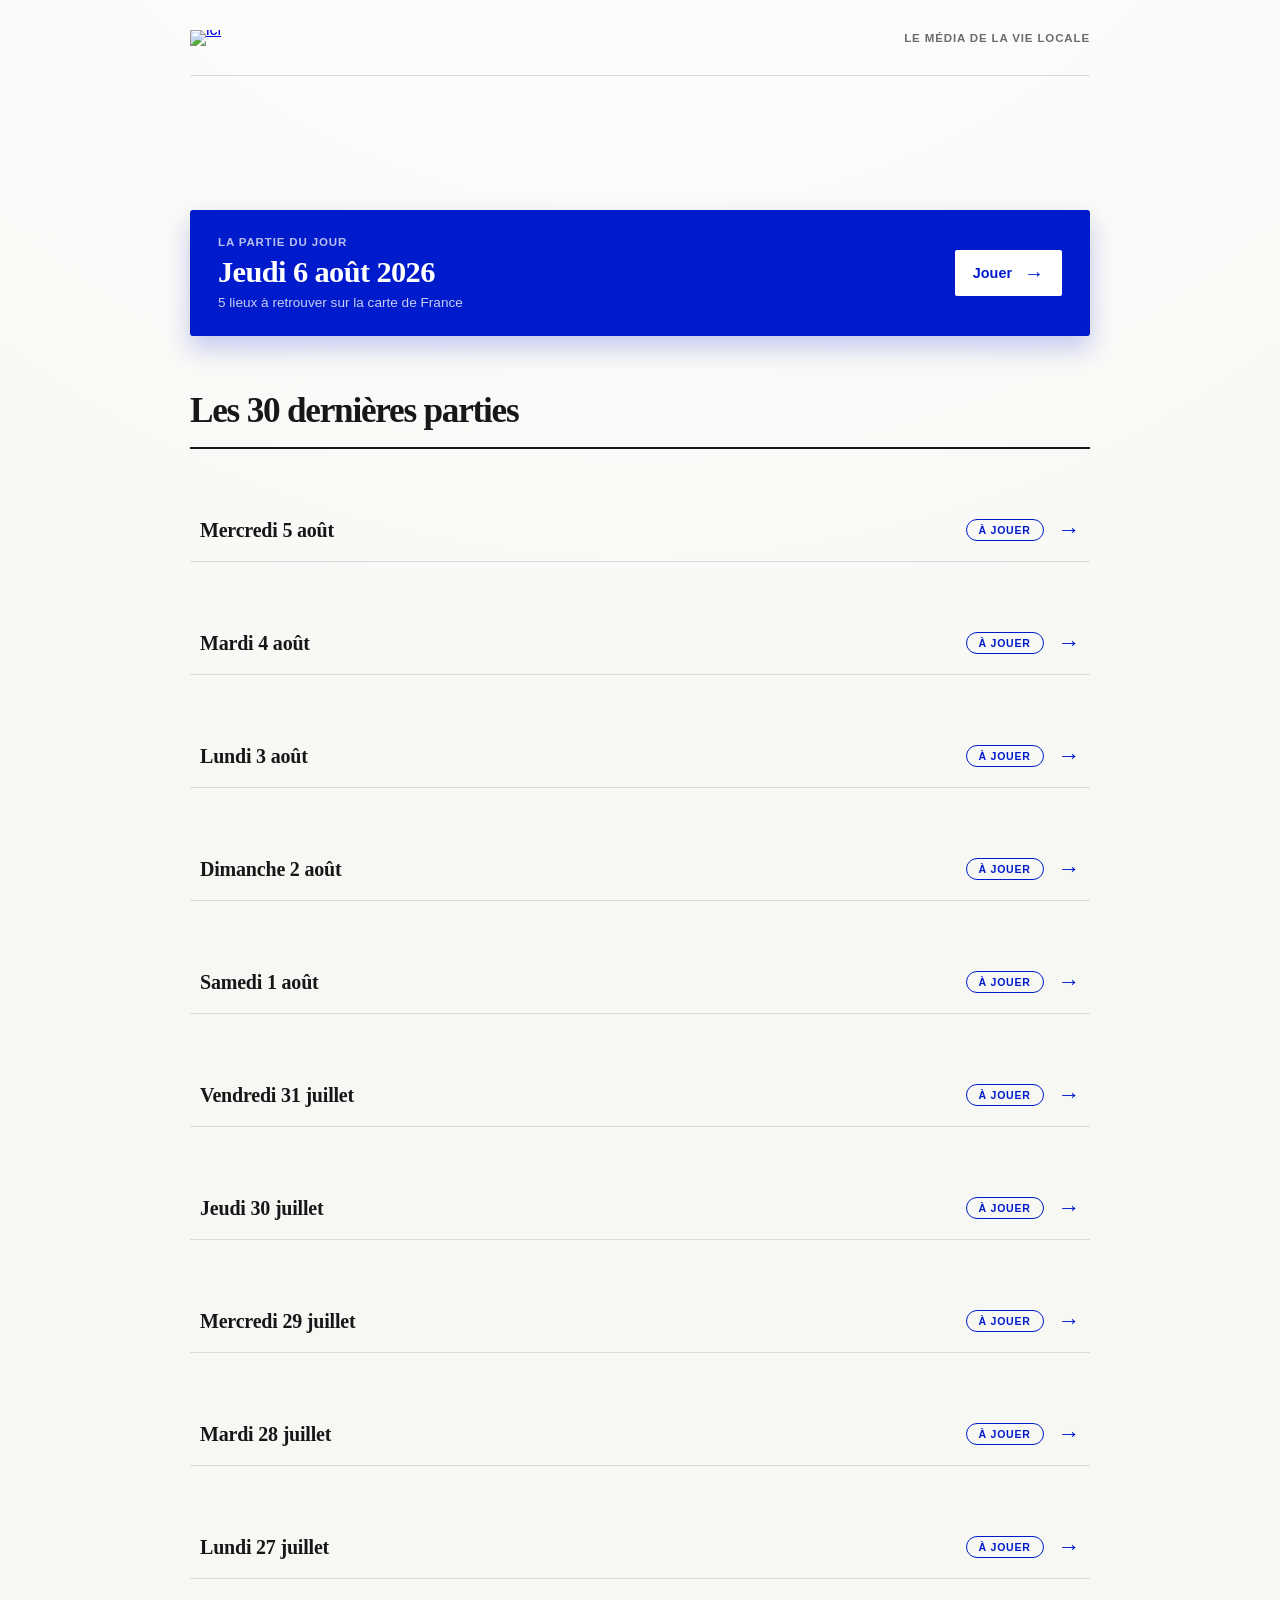
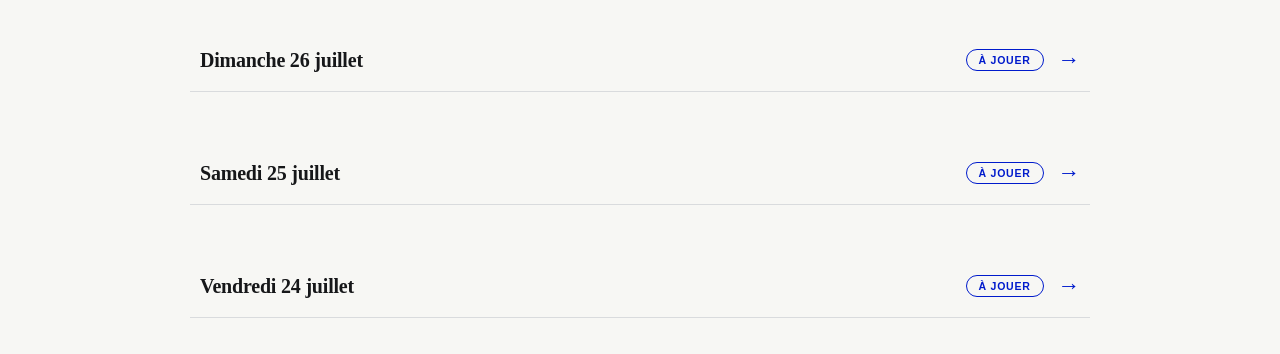
==== archives.html @ ebd6d5d1 "Initialiser le jeu ICI ou là avec le backend de génération quotidienne" ====
<!DOCTYPE html>
<html lang="fr">
<head>
  <meta charset="UTF-8">
  <meta name="viewport" content="width=device-width, initial-scale=1.0">
  <title>Les anciennes parties - ICI ou là</title>
  <link rel="stylesheet" href="style.css">
</head>

<body class="home">
  <div class="page">
    <header class="header">
      <a class="ici-brand" href="ici ou là.html" aria-label="ICI, accueil">
        <img src="https://www.ici.fr/client/immutable/assets/logo-ici-small.DwiLDMIK.svg" alt="ici">
      </a>
      <span class="header-context">Le média de la vie locale</span>
    </header>

    <main class="archives">

      <a class="today-card" href="daily.html" aria-label="Jouer la partie du jour du Jeudi 6 août">
        <div>
          <p class="eyebrow">La partie du jour</p>
          <p class="today-card-title">Jeudi 6 août 2026</p>
          <p class="today-card-meta">5 lieux à retrouver sur la carte de France</p>
        </div>
        <span class="today-card-cta">Jouer<span aria-hidden="true">→</span></span>
      </a>
      <section class="archives-list" aria-labelledby="archives-list-title">
        <h1 id="archives-list-title">Les 30 dernières parties</h1>

        <ol class="games">

          <li class="game">
            <a class="game-link" href="daily.html" aria-label="Rejouer la partie du Mercredi 5 août">
              <span class="game-date">Mercredi 5 août</span>
              <span class="game-right">
                <span class="game-badge" data-date="2026-08-05">À jouer</span>
                <span class="game-go" aria-hidden="true">→</span>
              </span>
            </a>
          </li>

          <li class="game">
            <a class="game-link" href="daily.html" aria-label="Rejouer la partie du Mardi 4 août">
              <span class="game-date">Mardi 4 août</span>
              <span class="game-right">
                <span class="game-badge" data-date="2026-08-04">À jouer</span>
                <span class="game-go" aria-hidden="true">→</span>
              </span>
            </a>
          </li>

          <li class="game">
            <a class="game-link" href="daily.html" aria-label="Rejouer la partie du Lundi 3 août">
              <span class="game-date">Lundi 3 août</span>
              <span class="game-right">
                <span class="game-badge" data-date="2026-08-03">À jouer</span>
                <span class="game-go" aria-hidden="true">→</span>
              </span>
            </a>
          </li>

          <li class="game">
            <a class="game-link" href="daily.html" aria-label="Rejouer la partie du Dimanche 2 août">
              <span class="game-date">Dimanche 2 août</span>
              <span class="game-right">
                <span class="game-badge" data-date="2026-08-02">À jouer</span>
                <span class="game-go" aria-hidden="true">→</span>
              </span>
            </a>
          </li>

          <li class="game">
            <a class="game-link" href="daily.html" aria-label="Rejouer la partie du Samedi 1 août">
              <span class="game-date">Samedi 1 août</span>
              <span class="game-right">
                <span class="game-badge" data-date="2026-08-01">À jouer</span>
                <span class="game-go" aria-hidden="true">→</span>
              </span>
            </a>
          </li>

          <li class="game">
            <a class="game-link" href="daily.html" aria-label="Rejouer la partie du Vendredi 31 juillet">
              <span class="game-date">Vendredi 31 juillet</span>
              <span class="game-right">
                <span class="game-badge" data-date="2026-07-31">À jouer</span>
                <span class="game-go" aria-hidden="true">→</span>
              </span>
            </a>
          </li>

          <li class="game">
            <a class="game-link" href="daily.html" aria-label="Rejouer la partie du Jeudi 30 juillet">
              <span class="game-date">Jeudi 30 juillet</span>
              <span class="game-right">
                <span class="game-badge" data-date="2026-07-30">À jouer</span>
                <span class="game-go" aria-hidden="true">→</span>
              </span>
            </a>
          </li>

          <li class="game">
            <a class="game-link" href="daily.html" aria-label="Rejouer la partie du Mercredi 29 juillet">
              <span class="game-date">Mercredi 29 juillet</span>
              <span class="game-right">
                <span class="game-badge" data-date="2026-07-29">À jouer</span>
                <span class="game-go" aria-hidden="true">→</span>
              </span>
            </a>
          </li>

          <li class="game">
            <a class="game-link" href="daily.html" aria-label="Rejouer la partie du Mardi 28 juillet">
              <span class="game-date">Mardi 28 juillet</span>
              <span class="game-right">
                <span class="game-badge" data-date="2026-07-28">À jouer</span>
                <span class="game-go" aria-hidden="true">→</span>
              </span>
            </a>
          </li>

          <li class="game">
            <a class="game-link" href="daily.html" aria-label="Rejouer la partie du Lundi 27 juillet">
              <span class="game-date">Lundi 27 juillet</span>
              <span class="game-right">
                <span class="game-badge" data-date="2026-07-27">À jouer</span>
                <span class="game-go" aria-hidden="true">→</span>
              </span>
            </a>
          </li>

          <li class="game">
            <a class="game-link" href="daily.html" aria-label="Rejouer la partie du Dimanche 26 juillet">
              <span class="game-date">Dimanche 26 juillet</span>
              <span class="game-right">
                <span class="game-badge" data-date="2026-07-26">À jouer</span>
                <span class="game-go" aria-hidden="true">→</span>
              </span>
            </a>
          </li>

          <li class="game">
            <a class="game-link" href="daily.html" aria-label="Rejouer la partie du Samedi 25 juillet">
              <span class="game-date">Samedi 25 juillet</span>
              <span class="game-right">
                <span class="game-badge" data-date="2026-07-25">À jouer</span>
                <span class="game-go" aria-hidden="true">→</span>
              </span>
            </a>
          </li>

          <li class="game">
            <a class="game-link" href="daily.html" aria-label="Rejouer la partie du Vendredi 24 juillet">
              <span class="game-date">Vendredi 24 juillet</span>
              <span class="game-right">
                <span class="game-badge" data-date="2026-07-24">À jouer</span>
                <span class="game-go" aria-hidden="true">→</span>
              </span>
            </a>
          </li>
        </ol>
      </section>

    </main>

  </div>

  <script>
    const CLEF_PARTIES_JOUÉES = "icioulà-parties-jouées";
    try {
      const jouées = new Set(JSON.parse(localStorage.getItem(CLEF_PARTIES_JOUÉES) || "[]"));
      document.querySelectorAll("[data-date]").forEach(noeud => {
        if (jouées.has(noeud.dataset.date)) {
          noeud.closest(".game").classList.add("game--played");
          noeud.textContent = "Jouée";
        }
      });
    } catch (erreur) {}
  </script>
</body>

</html>
---- style.css ----
:root {
  --ici-blue: #001bcc;
  --ink: #161719;
  --muted: #686b70;
  --paper: #f7f7f4;
  --line: #d9dbdd;
  --success: #2e9c5b;
  font-family: Arial, Helvetica, sans-serif;
  color: var(--ink);
  background: var(--paper);
}

* { box-sizing: border-box; }

html, body { margin: 0; min-height: 100%; }

body {
  min-width: 320px;
  background:
    radial-gradient(circle at 50% -25%, #ffffff 0, var(--paper) 55%),
    var(--paper);
}

.page {
  width: min(100%, 960px);
  min-height: 100vh;
  margin: 0 auto;
  padding: 0 16px 28px;
}

.header {
  display: flex;
  align-items: center;
  justify-content: space-between;
  min-height: 64px;
  border-bottom: 1px solid var(--line);
}

.ici-brand {
  display: block;
  line-height: 0;
}

.ici-brand img {
  display: block;
  width: 82px;
  height: auto;
}

.header-context, .eyebrow, .question-label, .progression {
  font-size: 0.72rem;
  font-weight: 700;
  letter-spacing: 0.075em;
  text-transform: uppercase;
}

.header-context { color: var(--muted); }

.game {
  display: flex;
  flex-direction: column;
  align-items: stretch;
  padding-top: 34px;
}

.game-heading { text-align: center; }

.eyebrow {
  margin: 0 0 8px;
  color: var(--ici-blue);
}

h1, h2 {
  margin: 0;
  font-family: Georgia, "Times New Roman", serif;
  font-weight: 700;
  letter-spacing: -0.035em;
}

h1 { font-size: clamp(2.5rem, 9vw, 4.5rem); line-height: 0.94; }

.game-meta {
  display: flex;
  align-items: center;
  justify-content: space-between;
  gap: 12px;
  margin: 28px 0 12px;
}

.progression { color: var(--ici-blue); }

.instruction { color: var(--muted); font-size: 0.82rem; text-align: right; }

.question-card {
  border-top: 2px solid var(--ink);
  border-bottom: 1px solid var(--line);
  padding: 15px 0 18px;
}

.question-label { margin: 0 0 7px; color: var(--muted); }

.article {
  max-width: 760px;
  font-family: Georgia, "Times New Roman", serif;
  font-size: clamp(1.23rem, 4.6vw, 1.8rem);
  font-weight: 700;
  line-height: 1.17;
  letter-spacing: -0.018em;
}

.article-link {
  margin: 12px 0 0;
  font-size: 0.78rem;
}
.article-link a {
  color: var(--ici-blue);
  text-decoration: none;
  border-bottom: 1px solid rgba(0, 27, 204, 0.35);
  padding-bottom: 1px;
  transition: border-color 150ms ease;
}
.article-link a:hover { border-color: var(--ici-blue); }

#feedback {
  min-height: 44px;
  margin: 14px 0 4px;
  color: var(--muted);
  font-size: 0.9rem;
  line-height: 1.45;
}

#feedback strong { color: var(--ink); }

#next-button {
  align-self: flex-end;
  min-height: 46px;
  margin: 4px 0 14px;
  padding: 0 20px;
  border: 0;
  border-radius: 2px;
  background: var(--ici-blue);
  color: #fff;
  font: inherit;
  font-size: 0.88rem;
  font-weight: 700;
  cursor: pointer;
  transition: background 150ms ease, transform 150ms ease;
}

#next-button:hover { background: #0016a5; transform: translateY(-1px); }
#next-button:focus-visible, .ici-brand:focus-visible, .footer a:focus-visible {
  outline: 3px solid #7d95ff;
  outline-offset: 3px;
}

#map-container {
  width: 100%;
  height: clamp(360px, 55vh, 590px);
  margin: 0;
  border: 1px solid var(--line);
  border-radius: 3px;
  overflow: hidden;
  cursor: crosshair;
  box-shadow: 0 10px 24px rgba(22, 23, 25, 0.08);
}

.leaflet-container { font: 12px/1.4 Arial, Helvetica, sans-serif; }
.leaflet-control-zoom a { color: var(--ink) !important; }
.leaflet-control-attribution { font-size: 9px !important; }

.guess-cursor {
  position: absolute;
  display: none;
  width: 24px;
  height: 24px;
  border: 2px solid var(--ici-blue);
  border-radius: 50%;
  box-shadow: 0 0 0 2px rgba(255, 255, 255, 0.85);
  pointer-events: none;
  transform: translate(-50%, -50%);
  z-index: 1000;
}

.guess-cursor::before, .guess-cursor::after {
  position: absolute;
  top: 50%; left: 50%;
  width: 32px; height: 2px;
  background: var(--ici-blue);
  content: "";
  transform: translate(-50%, -50%);
}

.guess-cursor::after { width: 2px; height: 32px; }

#map-container.map--ready { cursor: pointer; }
#map-container.map--ready .guess-cursor { display: none !important; }

.distance-label {
  padding: 6px 9px;
  border: 0;
  border-radius: 2px;
  background: #fff;
  color: var(--ici-blue);
  font-weight: 700;
  box-shadow: 0 2px 8px rgba(0, 0, 0, 0.18);
}
.distance-label::before { display: none; }

#end-screen {
  margin: 22px 0;
  padding: 22px 16px;
  border-top: 2px solid var(--ink);
  text-align: center;
}

#end-screen h2 { font-size: clamp(1.6rem, 5.5vw, 2.2rem); }
#end-screen p:not(.eyebrow) { max-width: 450px; margin: 10px auto 0; line-height: 1.45; }
.score-total {
  color: var(--ici-blue);
  font-family: Georgia, "Times New Roman", serif;
  font-size: clamp(2.2rem, 8vw, 3.4rem);
  font-weight: 700;
  letter-spacing: -0.05em;
  line-height: 1;
}
.score-total span:last-child { font-family: Arial, Helvetica, sans-serif; font-size: 0.3em; letter-spacing: 0; }
.score-actions { display: flex; flex-wrap: wrap; justify-content: center; gap: 10px; margin-top: 18px; }
.score-actions button, .score-actions a {
  min-height: 44px;
  padding: 0 16px;
  border: 1px solid var(--ici-blue);
  border-radius: 2px;
  background: var(--ici-blue);
  color: #fff;
  font: 700 0.85rem/42px Arial, Helvetica, sans-serif;
  text-decoration: none;
  cursor: pointer;
}
.score-actions a { background: transparent; color: var(--ici-blue); }

.recap {
  margin: 26px 0 0;
  padding: 0;
  list-style: none;
  border-top: 2px solid var(--ink);
  text-align: left;
}
.recap-item {
  display: grid;
  grid-template-columns: 30px 1fr auto;
  gap: 14px;
  align-items: center;
  padding: 14px 6px;
  border-bottom: 1px solid var(--line);
}
.recap-num { color: var(--ici-blue); font: 700 0.7rem Arial, Helvetica, sans-serif; letter-spacing: 0.05em; }
.recap-title { margin: 0; font-family: Georgia, "Times New Roman", serif; font-size: 0.95rem; font-weight: 700; line-height: 1.4; }
.recap-link {
  align-self: center;
  color: var(--ici-blue);
  font-size: 0.75rem;
  font-weight: 700;
  text-decoration: none;
  border-bottom: 1px solid rgba(0, 27, 204, 0.35);
  padding-bottom: 1px;
  white-space: nowrap;
}
.recap-link:hover { border-color: var(--ici-blue); }

#share-overlay {
  position: fixed;
  inset: 0;
  z-index: 2000;
  display: flex;
  align-items: flex-end;
  justify-content: center;
  background: rgba(22, 23, 25, 0.5);
}
.share-sheet {
  width: min(100%, 560px);
  padding: 10px 14px calc(14px + env(safe-area-inset-bottom));
  background: #fff;
  border-radius: 14px 14px 0 0;
  box-shadow: 0 -12px 30px rgba(0, 0, 0, 0.18);
}
.share-title {
  margin: 4px 0 10px;
  font-size: 0.72rem;
  font-weight: 700;
  letter-spacing: 0.075em;
  text-transform: uppercase;
  color: var(--muted);
  text-align: center;
}
.share-option {
  display: flex;
  align-items: center;
  gap: 12px;
  min-height: 48px;
  padding: 0 12px;
  border-radius: 8px;
  color: var(--ink);
  font-weight: 700;
  text-decoration: none;
}
.share-option:hover { background: var(--paper); }
.share-option:focus-visible { outline: 3px solid #7d95ff; outline-offset: 2px; }
.share-emoji { width: 24px; text-align: center; }
.share-emoji svg { display: block; margin: 0 auto; }
#share-cancel {
  width: 100%;
  min-height: 44px;
  margin-top: 8px;
  border: 0;
  border-top: 1px solid var(--line);
  border-radius: 0;
  background: transparent;
  color: var(--muted);
  font: inherit;
  font-weight: 700;
  cursor: pointer;
}

#toast {
  position: fixed;
  left: 50%;
  bottom: 24px;
  transform: translateX(-50%) translateY(20px);
  padding: 10px 18px;
  border-radius: 999px;
  background: var(--ink);
  color: #fff;
  font-size: 0.85rem;
  font-weight: 700;
  opacity: 0;
  pointer-events: none;
  transition: opacity 180ms ease, transform 180ms ease;
  z-index: 3000;
}
#toast.toast--visible { opacity: 1; transform: translateX(-50%) translateY(0); }

.home-main { max-width: 720px; margin: 0 auto; padding: clamp(60px, 13vh, 120px) 0 40px; }
.home-hero { text-align: center; }
.home-hero h1 { font-size: clamp(4.3rem, 20vw, 8.5rem); padding-bottom: 20px}
.home-intro { max-width: 430px; margin: 34px auto 0; font-family: Georgia, "Times New Roman", serif; font-size: clamp(1.2rem, 4.8vw, 1.55rem); line-height: 1.3; }
.home-intro a:visited, a:active { color: inherit; text-decoration: none; }
.home-play { display: inline-flex; align-items: center; gap: 22px; min-height: 54px; margin-top: 30px; padding: 0 20px; background: var(--ici-blue); color: #fff; font-size: 0.95rem; font-weight: 700; text-decoration: none; }
.home-play span { font-size: 1.35rem; line-height: 1; }
.home-play:hover { background: #0016a5; }
.home-old { display: inline-flex; align-items: center; gap: 22px; min-height: 54px; margin-top: 30px; padding: 0 20px; background: #fff; color: var(--ici-blue); border: 1px solid var(--ici-blue); font-size: 0.95rem; font-weight: 700; text-decoration: none; }
.home-old span { font-size: 1.35rem; line-height: 1; }
.home-old:hover { background: #eeeeee; }
.home-note { margin: 12px 0 0; color: var(--muted); font-size: 0.78rem; }
.how-to { margin-top: clamp(74px, 16vh, 130px); padding-top: 18px; border-top: 2px solid var(--ink); }
.how-to ol { display: grid; gap: 14px; margin: 18px 0 0; padding: 0; list-style: none; }
.how-to li { display: grid; grid-template-columns: 38px 1fr; gap: 10px; align-items: baseline; padding-bottom: 13px; border-bottom: 1px solid var(--line); font-family: Georgia, "Times New Roman", serif; font-size: 1.05rem; line-height: 1.3; }
.how-to li span { color: var(--ici-blue); font: 700 0.76rem Arial, Helvetica, sans-serif; letter-spacing: 0.05em; }

.footer {
  margin-top: 30px;
  padding-top: 16px;
  border-top: 1px solid var(--line);
  color: var(--muted);
  font-size: 0.75rem;
  text-align: center;
}
.footer a { color: inherit; font-weight: 700; }
.play .footer { border-top: none; }

@media (min-width: 700px) {
  .page { padding: 0 30px 36px; }
  .header { min-height: 76px; }
  .game { padding-top: 50px; }
  .game-meta { margin-top: 36px; }
  .question-card { padding: 18px 0 22px; }
  #feedback { font-size: 1rem; }
  #map-container { height: min(60vh, 600px); }
  .home-hero h1 { font-size: 8.5rem; }
  .how-to ol { grid-template-columns: repeat(3, 1fr); gap: 24px; }
  .how-to li { grid-template-columns: 1fr; gap: 8px; min-height: 120px; }
}

/* Archives */
.archives { padding-top: clamp(48px, 10vh, 88px); }

.today-card {
  display: flex;
  align-items: center;
  justify-content: space-between;
  gap: 18px;
  margin: 46px 0 58px;
  padding: 26px 28px;
  background: var(--ici-blue);
  color: #fff;
  border-radius: 3px;
  box-shadow: 0 12px 26px rgba(0, 27, 204, 0.22);
  text-decoration: none;
}
.today-card .eyebrow { margin-bottom: 0; color: rgba(255, 255, 255, 0.72); }
.today-card-title { margin: 7px 0 0; font-family: Georgia, "Times New Roman", serif; font-size: clamp(1.35rem, 4.4vw, 1.9rem); font-weight: 700; letter-spacing: -0.02em; }
.today-card-meta { margin: 5px 0 0; color: rgba(255, 255, 255, 0.78); font-size: 0.85rem; }
.today-card-cta {
  display: inline-flex;
  align-items: center;
  gap: 12px;
  flex-shrink: 0;
  min-height: 46px;
  padding: 0 18px;
  background: #fff;
  color: var(--ici-blue);
  font-weight: 700;
  font-size: 0.9rem;
  border-radius: 2px;
  transition: background 150ms ease;
}
.today-card-cta span { font-size: 1.25rem; line-height: 1; }
.today-card:hover .today-card-cta { background: #eef1ff; }

.archives-list h1 { font-size: clamp(1.55rem, 5vw, 2.2rem); margin: 0 0 20px; }

.games { margin: 0; padding: 0; list-style: none; border-top: 2px solid var(--ink); }
.game { border-bottom: 1px solid var(--line); }
.game-link {
  display: flex;
  align-items: center;
  justify-content: space-between;
  gap: 16px;
  padding: 18px 10px;
  color: inherit;
  text-decoration: none;
}
.game-link:hover { background: #fff; }
.game-link:hover .game-date { color: var(--ici-blue); }
.game-date { font-family: Georgia, "Times New Roman", serif; font-size: clamp(1.05rem, 3vw, 1.25rem); font-weight: 700; letter-spacing: -0.01em; }
.game-right { display: inline-flex; align-items: center; gap: 14px; }
.game-badge {
  padding: 4px 12px;
  border: 1px solid var(--ici-blue);
  border-radius: 999px;
  color: var(--ici-blue);
  font-size: 0.66rem;
  font-weight: 700;
  letter-spacing: 0.07em;
  text-transform: uppercase;
  white-space: nowrap;
}
.game--played .game-badge {
  border-color: var(--success);
  background: var(--success);
  color: #fff;
}
.game-go { color: var(--ici-blue); font-size: 1.4rem; font-weight: 700; }
.game--empty {
  display: flex;
  align-items: center;
  justify-content: space-between;
  gap: 16px;
  padding: 18px 10px;
  opacity: 0.5;
}
.game--empty .game-date { font-weight: 400; color: var(--muted); }
.game-empty { color: var(--muted); font-size: 0.68rem; font-weight: 700; letter-spacing: 0.07em; text-transform: uppercase; }

@media (max-width: 640px) {
  .home-main { padding-top: clamp(28px, 6vh, 60px); padding-bottom: 24px; }
  .how-to { margin-top: clamp(44px, 8vh, 74px); }
  .today-card { flex-direction: column; align-items: flex-start; padding: 22px 20px; }
  .game-link, .game--empty { padding: 16px 6px; }
  .game-go { display: none; }
  .recap-item { grid-template-columns: 28px 1fr; gap: 10px; }
  .recap-link { grid-column: 2; justify-self: start; }
}
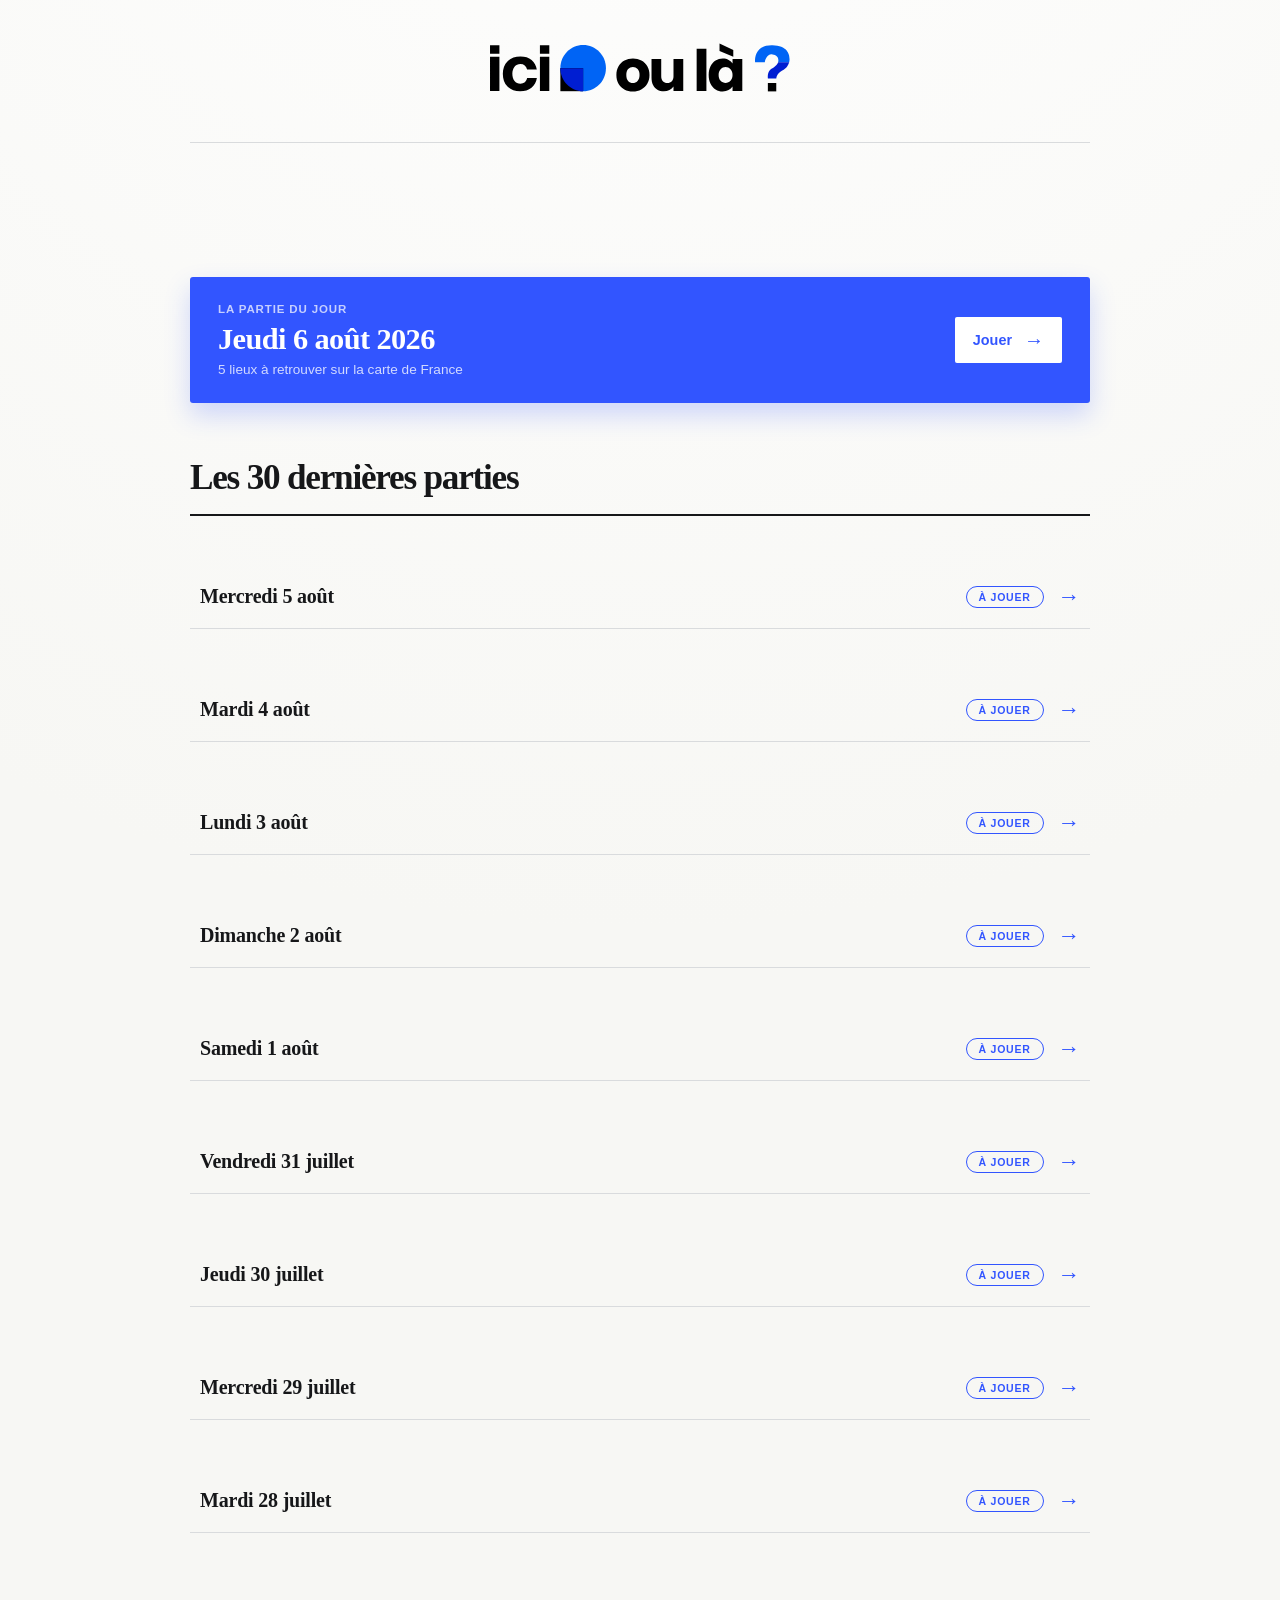
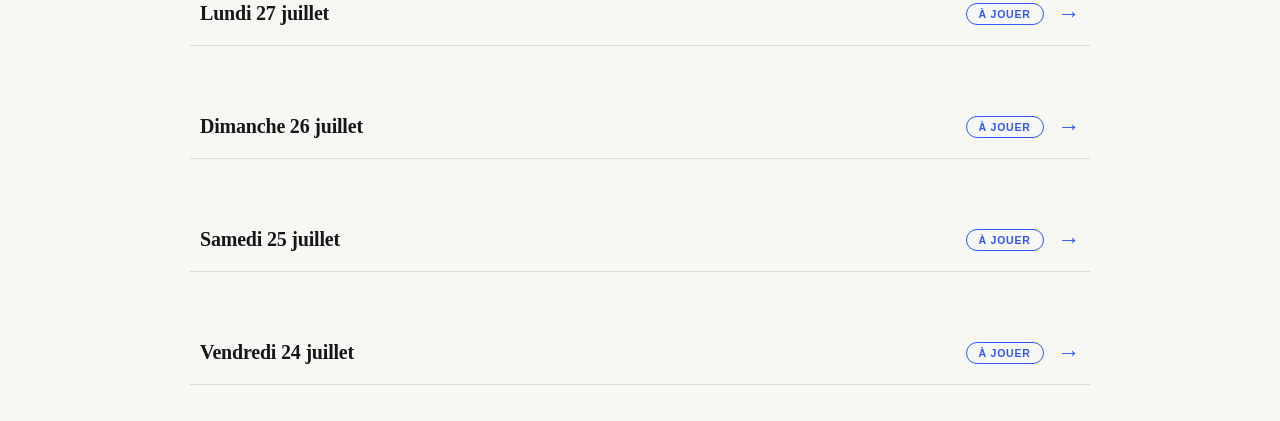
==== commit 9b008f78: "UI : logo, indices, récap ; backend : scoring LLM, cache archives et troncature des titres" ====
--- a/archives.html
+++ b/archives.html
@@ -4,16 +4,16 @@
   <meta charset="UTF-8">
   <meta name="viewport" content="width=device-width, initial-scale=1.0">
   <title>Les anciennes parties - ICI ou là</title>
+  <link rel="icon" href="favicon.png">
   <link rel="stylesheet" href="style.css">
 </head>
 
 <body class="home">
   <div class="page">
     <header class="header">
-      <a class="ici-brand" href="ici ou là.html" aria-label="ICI, accueil">
-        <img src="https://www.ici.fr/client/immutable/assets/logo-ici-small.DwiLDMIK.svg" alt="ici">
+      <a class="ici-brand" href="index.html" aria-label="ICI ou là, accueil">
+        <img src="logo.svg" alt="ICI ou là">
       </a>
-      <span class="header-context">Le média de la vie locale</span>
     </header>
 
     <main class="archives">
@@ -32,7 +32,7 @@
         <ol class="games">
 
           <li class="game">
-            <a class="game-link" href="daily.html" aria-label="Rejouer la partie du Mercredi 5 août">
+            <a class="game-link" href="daily.html?date=2026-08-05" aria-label="Rejouer la partie du Mercredi 5 août">
               <span class="game-date">Mercredi 5 août</span>
               <span class="game-right">
                 <span class="game-badge" data-date="2026-08-05">À jouer</span>
@@ -42,7 +42,7 @@
           </li>
 
           <li class="game">
-            <a class="game-link" href="daily.html" aria-label="Rejouer la partie du Mardi 4 août">
+            <a class="game-link" href="daily.html?date=2026-08-04" aria-label="Rejouer la partie du Mardi 4 août">
               <span class="game-date">Mardi 4 août</span>
               <span class="game-right">
                 <span class="game-badge" data-date="2026-08-04">À jouer</span>
@@ -52,7 +52,7 @@
           </li>
 
           <li class="game">
-            <a class="game-link" href="daily.html" aria-label="Rejouer la partie du Lundi 3 août">
+            <a class="game-link" href="daily.html?date=2026-08-03" aria-label="Rejouer la partie du Lundi 3 août">
               <span class="game-date">Lundi 3 août</span>
               <span class="game-right">
                 <span class="game-badge" data-date="2026-08-03">À jouer</span>
@@ -62,7 +62,7 @@
           </li>
 
           <li class="game">
-            <a class="game-link" href="daily.html" aria-label="Rejouer la partie du Dimanche 2 août">
+            <a class="game-link" href="daily.html?date=2026-08-02" aria-label="Rejouer la partie du Dimanche 2 août">
               <span class="game-date">Dimanche 2 août</span>
               <span class="game-right">
                 <span class="game-badge" data-date="2026-08-02">À jouer</span>
@@ -72,7 +72,7 @@
           </li>
 
           <li class="game">
-            <a class="game-link" href="daily.html" aria-label="Rejouer la partie du Samedi 1 août">
+            <a class="game-link" href="daily.html?date=2026-08-01" aria-label="Rejouer la partie du Samedi 1 août">
               <span class="game-date">Samedi 1 août</span>
               <span class="game-right">
                 <span class="game-badge" data-date="2026-08-01">À jouer</span>
@@ -82,7 +82,7 @@
           </li>
 
           <li class="game">
-            <a class="game-link" href="daily.html" aria-label="Rejouer la partie du Vendredi 31 juillet">
+            <a class="game-link" href="daily.html?date=2026-07-31" aria-label="Rejouer la partie du Vendredi 31 juillet">
               <span class="game-date">Vendredi 31 juillet</span>
               <span class="game-right">
                 <span class="game-badge" data-date="2026-07-31">À jouer</span>
@@ -92,7 +92,7 @@
           </li>
 
           <li class="game">
-            <a class="game-link" href="daily.html" aria-label="Rejouer la partie du Jeudi 30 juillet">
+            <a class="game-link" href="daily.html?date=2026-07-30" aria-label="Rejouer la partie du Jeudi 30 juillet">
               <span class="game-date">Jeudi 30 juillet</span>
               <span class="game-right">
                 <span class="game-badge" data-date="2026-07-30">À jouer</span>
@@ -102,7 +102,7 @@
           </li>
 
           <li class="game">
-            <a class="game-link" href="daily.html" aria-label="Rejouer la partie du Mercredi 29 juillet">
+            <a class="game-link" href="daily.html?date=2026-07-29" aria-label="Rejouer la partie du Mercredi 29 juillet">
               <span class="game-date">Mercredi 29 juillet</span>
               <span class="game-right">
                 <span class="game-badge" data-date="2026-07-29">À jouer</span>
@@ -112,7 +112,7 @@
           </li>
 
           <li class="game">
-            <a class="game-link" href="daily.html" aria-label="Rejouer la partie du Mardi 28 juillet">
+            <a class="game-link" href="daily.html?date=2026-07-28" aria-label="Rejouer la partie du Mardi 28 juillet">
               <span class="game-date">Mardi 28 juillet</span>
               <span class="game-right">
                 <span class="game-badge" data-date="2026-07-28">À jouer</span>
@@ -122,7 +122,7 @@
           </li>
 
           <li class="game">
-            <a class="game-link" href="daily.html" aria-label="Rejouer la partie du Lundi 27 juillet">
+            <a class="game-link" href="daily.html?date=2026-07-27" aria-label="Rejouer la partie du Lundi 27 juillet">
               <span class="game-date">Lundi 27 juillet</span>
               <span class="game-right">
                 <span class="game-badge" data-date="2026-07-27">À jouer</span>
@@ -132,7 +132,7 @@
           </li>
 
           <li class="game">
-            <a class="game-link" href="daily.html" aria-label="Rejouer la partie du Dimanche 26 juillet">
+            <a class="game-link" href="daily.html?date=2026-07-26" aria-label="Rejouer la partie du Dimanche 26 juillet">
               <span class="game-date">Dimanche 26 juillet</span>
               <span class="game-right">
                 <span class="game-badge" data-date="2026-07-26">À jouer</span>
@@ -142,7 +142,7 @@
           </li>
 
           <li class="game">
-            <a class="game-link" href="daily.html" aria-label="Rejouer la partie du Samedi 25 juillet">
+            <a class="game-link" href="daily.html?date=2026-07-25" aria-label="Rejouer la partie du Samedi 25 juillet">
               <span class="game-date">Samedi 25 juillet</span>
               <span class="game-right">
                 <span class="game-badge" data-date="2026-07-25">À jouer</span>
@@ -152,7 +152,7 @@
           </li>
 
           <li class="game">
-            <a class="game-link" href="daily.html" aria-label="Rejouer la partie du Vendredi 24 juillet">
+            <a class="game-link" href="daily.html?date=2026-07-24" aria-label="Rejouer la partie du Vendredi 24 juillet">
               <span class="game-date">Vendredi 24 juillet</span>
               <span class="game-right">
                 <span class="game-badge" data-date="2026-07-24">À jouer</span>
--- a/style.css
+++ b/style.css
@@ -1,5 +1,5 @@
 :root {
-  --ici-blue: #001bcc;
+  --ici-blue: #3255ff;
   --ink: #161719;
   --muted: #686b70;
   --paper: #f7f7f4;
@@ -31,30 +31,29 @@
 .header {
   display: flex;
   align-items: center;
-  justify-content: space-between;
-  min-height: 64px;
+  justify-content: center;
+  padding: 28px 0;
   border-bottom: 1px solid var(--line);
 }
 
 .ici-brand {
   display: block;
   line-height: 0;
+  width: min(100%, 300px);
 }
 
 .ici-brand img {
   display: block;
-  width: 82px;
+  width: 100%;
   height: auto;
 }
 
-.header-context, .eyebrow, .question-label, .progression {
+.eyebrow, .question-label, .progression {
   font-size: 0.72rem;
   font-weight: 700;
   letter-spacing: 0.075em;
   text-transform: uppercase;
 }
-
-.header-context { color: var(--muted); }
 
 .game {
   display: flex;
@@ -115,11 +114,39 @@
 .article-link a {
   color: var(--ici-blue);
   text-decoration: none;
-  border-bottom: 1px solid rgba(0, 27, 204, 0.35);
+  border-bottom: 1px solid rgba(50, 85, 255, 0.35);
   padding-bottom: 1px;
   transition: border-color 150ms ease;
 }
 .article-link a:hover { border-color: var(--ici-blue); }
+
+.hint-bar {
+  display: flex;
+  align-items: center;
+  flex-wrap: wrap;
+  gap: 8px 14px;
+  min-height: 44px;
+  margin: 0 0 10px;
+}
+#hint-button {
+  padding: 8px 14px;
+  border: 1px solid var(--ici-blue);
+  border-radius: 2px;
+  background: transparent;
+  color: var(--ici-blue);
+  font: 700 0.8rem Arial, Helvetica, sans-serif;
+  cursor: pointer;
+  transition: background 150ms ease;
+}
+#hint-button:hover:not(:disabled) { background: #eef1ff; }
+#hint-button:disabled { opacity: 0.5; cursor: default; }
+#hint-display {
+  margin: 0;
+  color: var(--muted);
+  font-size: 0.84rem;
+  font-weight: 700;
+}
+#hint-display:empty { display: none; }
 
 #feedback {
   min-height: 44px;
@@ -132,7 +159,7 @@
 #feedback strong { color: var(--ink); }
 
 #next-button {
-  align-self: flex-end;
+  align-self: flex-start;
   min-height: 46px;
   margin: 4px 0 14px;
   padding: 0 20px;
@@ -255,13 +282,14 @@
 }
 .recap-num { color: var(--ici-blue); font: 700 0.7rem Arial, Helvetica, sans-serif; letter-spacing: 0.05em; }
 .recap-title { margin: 0; font-family: Georgia, "Times New Roman", serif; font-size: 0.95rem; font-weight: 700; line-height: 1.4; }
+.recap-score { margin: 4px 0 0; color: var(--muted); font-size: 0.78rem; }
 .recap-link {
   align-self: center;
   color: var(--ici-blue);
   font-size: 0.75rem;
   font-weight: 700;
   text-decoration: none;
-  border-bottom: 1px solid rgba(0, 27, 204, 0.35);
+  border-bottom: 1px solid rgba(50, 85, 255, 0.35);
   padding-bottom: 1px;
   white-space: nowrap;
 }
@@ -321,6 +349,15 @@
   cursor: pointer;
 }
 
+@media (min-width: 641px) {
+  #share-overlay { align-items: center; }
+  .share-sheet {
+    padding: 18px 22px 20px;
+    border-radius: 14px;
+    box-shadow: 0 20px 60px rgba(0, 0, 0, 0.25);
+  }
+}
+
 #toast {
   position: fixed;
   left: 50%;
@@ -341,7 +378,6 @@
 
 .home-main { max-width: 720px; margin: 0 auto; padding: clamp(60px, 13vh, 120px) 0 40px; }
 .home-hero { text-align: center; }
-.home-hero h1 { font-size: clamp(4.3rem, 20vw, 8.5rem); padding-bottom: 20px}
 .home-intro { max-width: 430px; margin: 34px auto 0; font-family: Georgia, "Times New Roman", serif; font-size: clamp(1.2rem, 4.8vw, 1.55rem); line-height: 1.3; }
 .home-intro a:visited, a:active { color: inherit; text-decoration: none; }
 .home-play { display: inline-flex; align-items: center; gap: 22px; min-height: 54px; margin-top: 30px; padding: 0 20px; background: var(--ici-blue); color: #fff; font-size: 0.95rem; font-weight: 700; text-decoration: none; }
@@ -375,7 +411,6 @@
   .question-card { padding: 18px 0 22px; }
   #feedback { font-size: 1rem; }
   #map-container { height: min(60vh, 600px); }
-  .home-hero h1 { font-size: 8.5rem; }
   .how-to ol { grid-template-columns: repeat(3, 1fr); gap: 24px; }
   .how-to li { grid-template-columns: 1fr; gap: 8px; min-height: 120px; }
 }
@@ -393,7 +428,7 @@
   background: var(--ici-blue);
   color: #fff;
   border-radius: 3px;
-  box-shadow: 0 12px 26px rgba(0, 27, 204, 0.22);
+  box-shadow: 0 12px 26px rgba(50, 85, 255, 0.22);
   text-decoration: none;
 }
 .today-card .eyebrow { margin-bottom: 0; color: rgba(255, 255, 255, 0.72); }
@@ -462,8 +497,10 @@
 .game-empty { color: var(--muted); font-size: 0.68rem; font-weight: 700; letter-spacing: 0.07em; text-transform: uppercase; }
 
 @media (max-width: 640px) {
+  .header { padding: 14px 0; }
   .home-main { padding-top: clamp(28px, 6vh, 60px); padding-bottom: 24px; }
   .how-to { margin-top: clamp(44px, 8vh, 74px); }
+  .archives { padding-top: clamp(8px, 2vh, 20px); }
   .today-card { flex-direction: column; align-items: flex-start; padding: 22px 20px; }
   .game-link, .game--empty { padding: 16px 6px; }
   .game-go { display: none; }
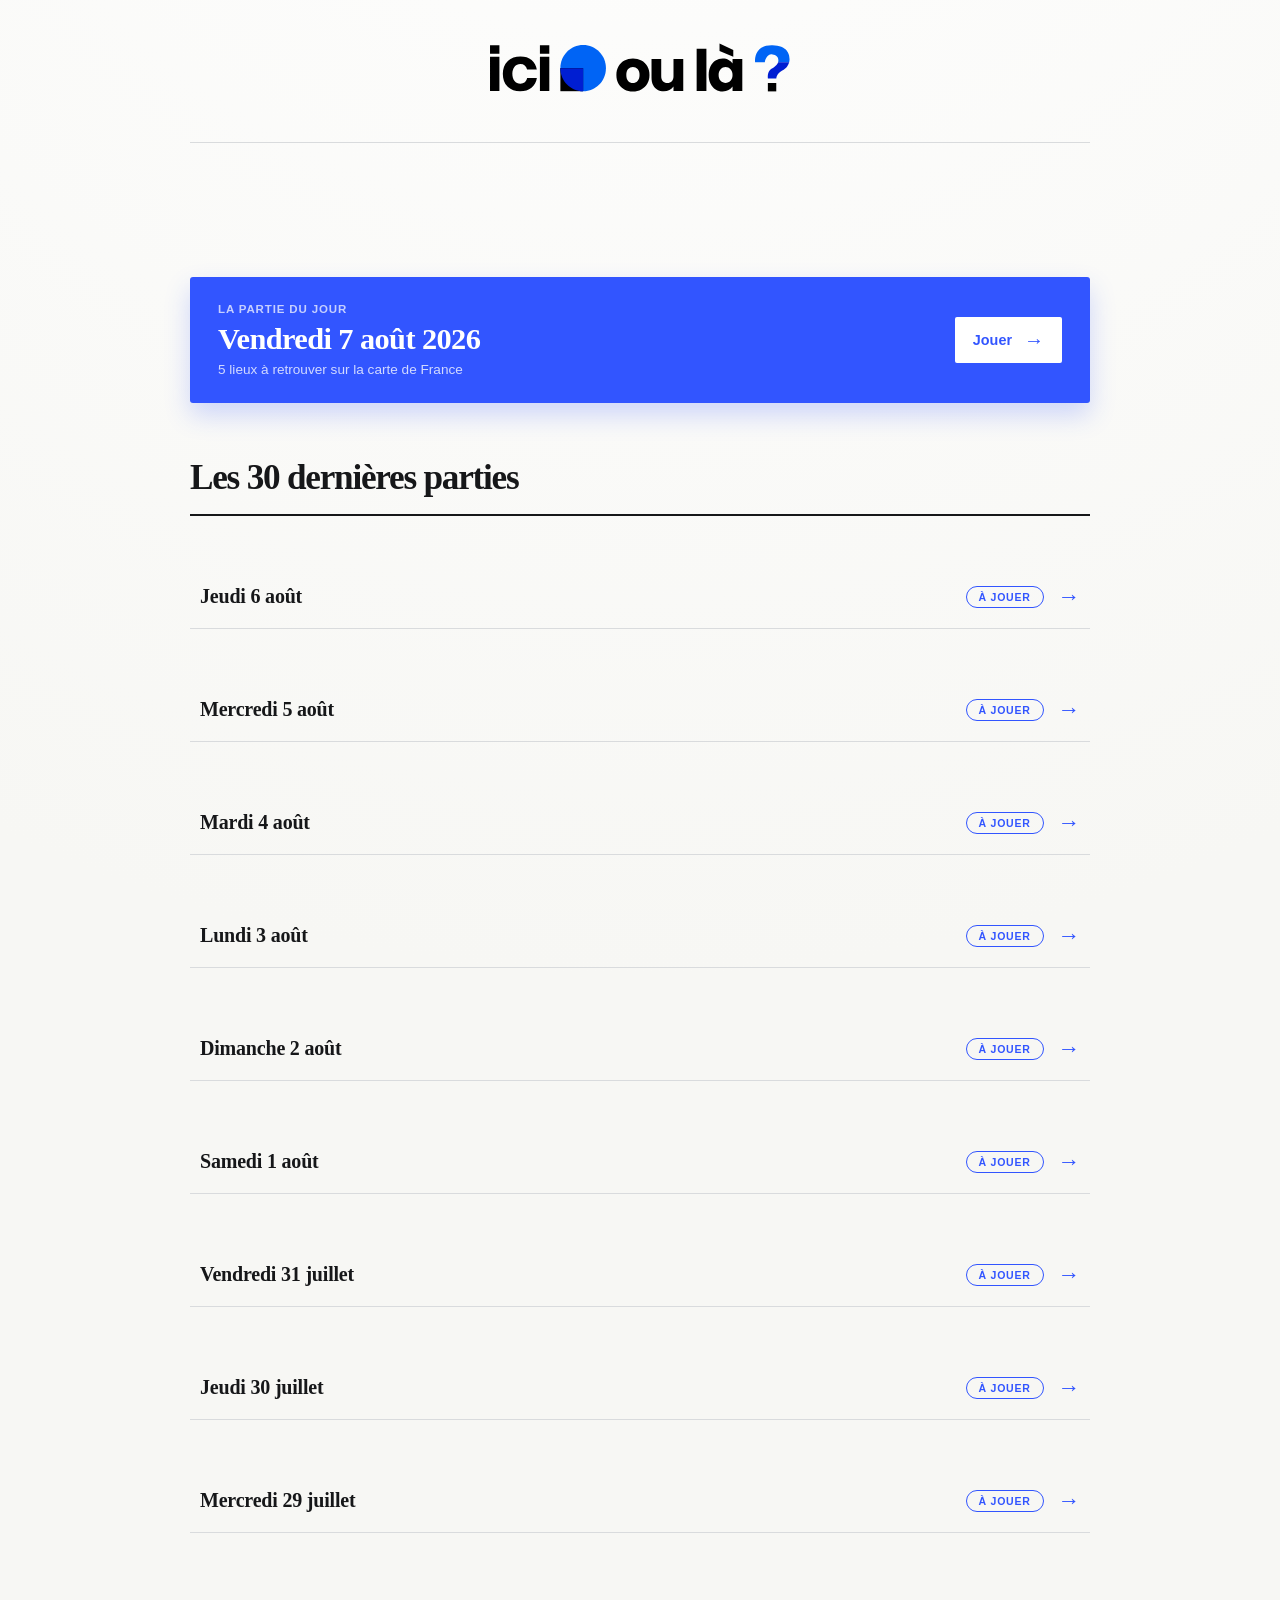
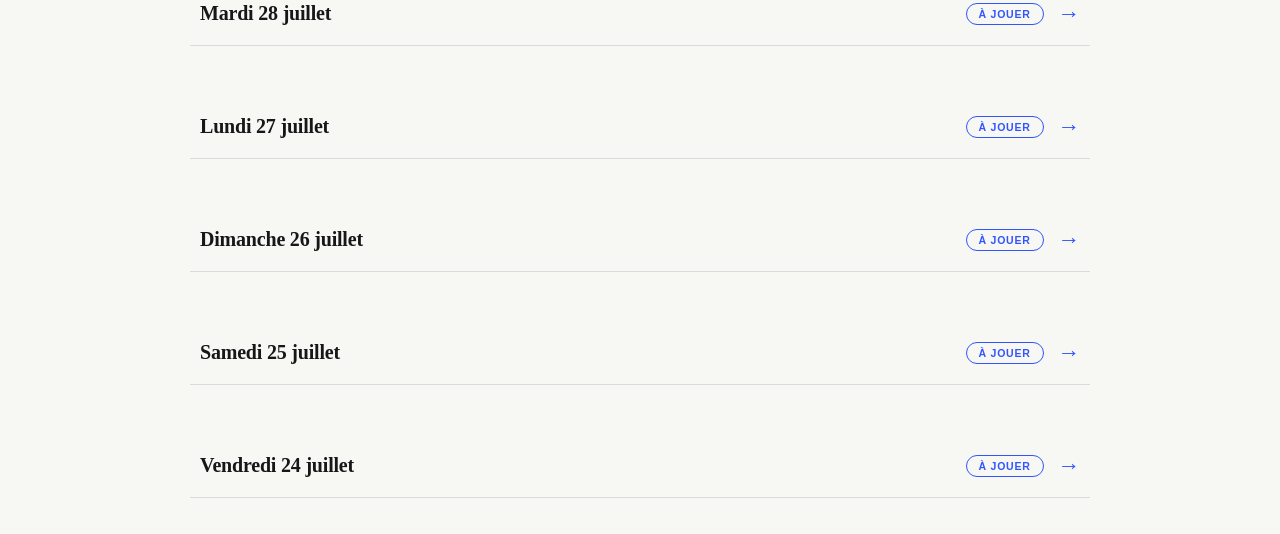
==== commit 328e674b: "Partie du jour : 07/08/2026" ====
--- a/archives.html
+++ b/archives.html
@@ -18,10 +18,10 @@
 
     <main class="archives">
 
-      <a class="today-card" href="daily.html" aria-label="Jouer la partie du jour du Jeudi 6 août">
+      <a class="today-card" href="daily.html" aria-label="Jouer la partie du jour du Vendredi 7 août">
         <div>
           <p class="eyebrow">La partie du jour</p>
-          <p class="today-card-title">Jeudi 6 août 2026</p>
+          <p class="today-card-title">Vendredi 7 août 2026</p>
           <p class="today-card-meta">5 lieux à retrouver sur la carte de France</p>
         </div>
         <span class="today-card-cta">Jouer<span aria-hidden="true">→</span></span>
@@ -30,6 +30,16 @@
         <h1 id="archives-list-title">Les 30 dernières parties</h1>
 
         <ol class="games">
+
+          <li class="game">
+            <a class="game-link" href="daily.html?date=2026-08-06" aria-label="Rejouer la partie du Jeudi 6 août">
+              <span class="game-date">Jeudi 6 août</span>
+              <span class="game-right">
+                <span class="game-badge" data-date="2026-08-06">À jouer</span>
+                <span class="game-go" aria-hidden="true">→</span>
+              </span>
+            </a>
+          </li>
 
           <li class="game">
             <a class="game-link" href="daily.html?date=2026-08-05" aria-label="Rejouer la partie du Mercredi 5 août">
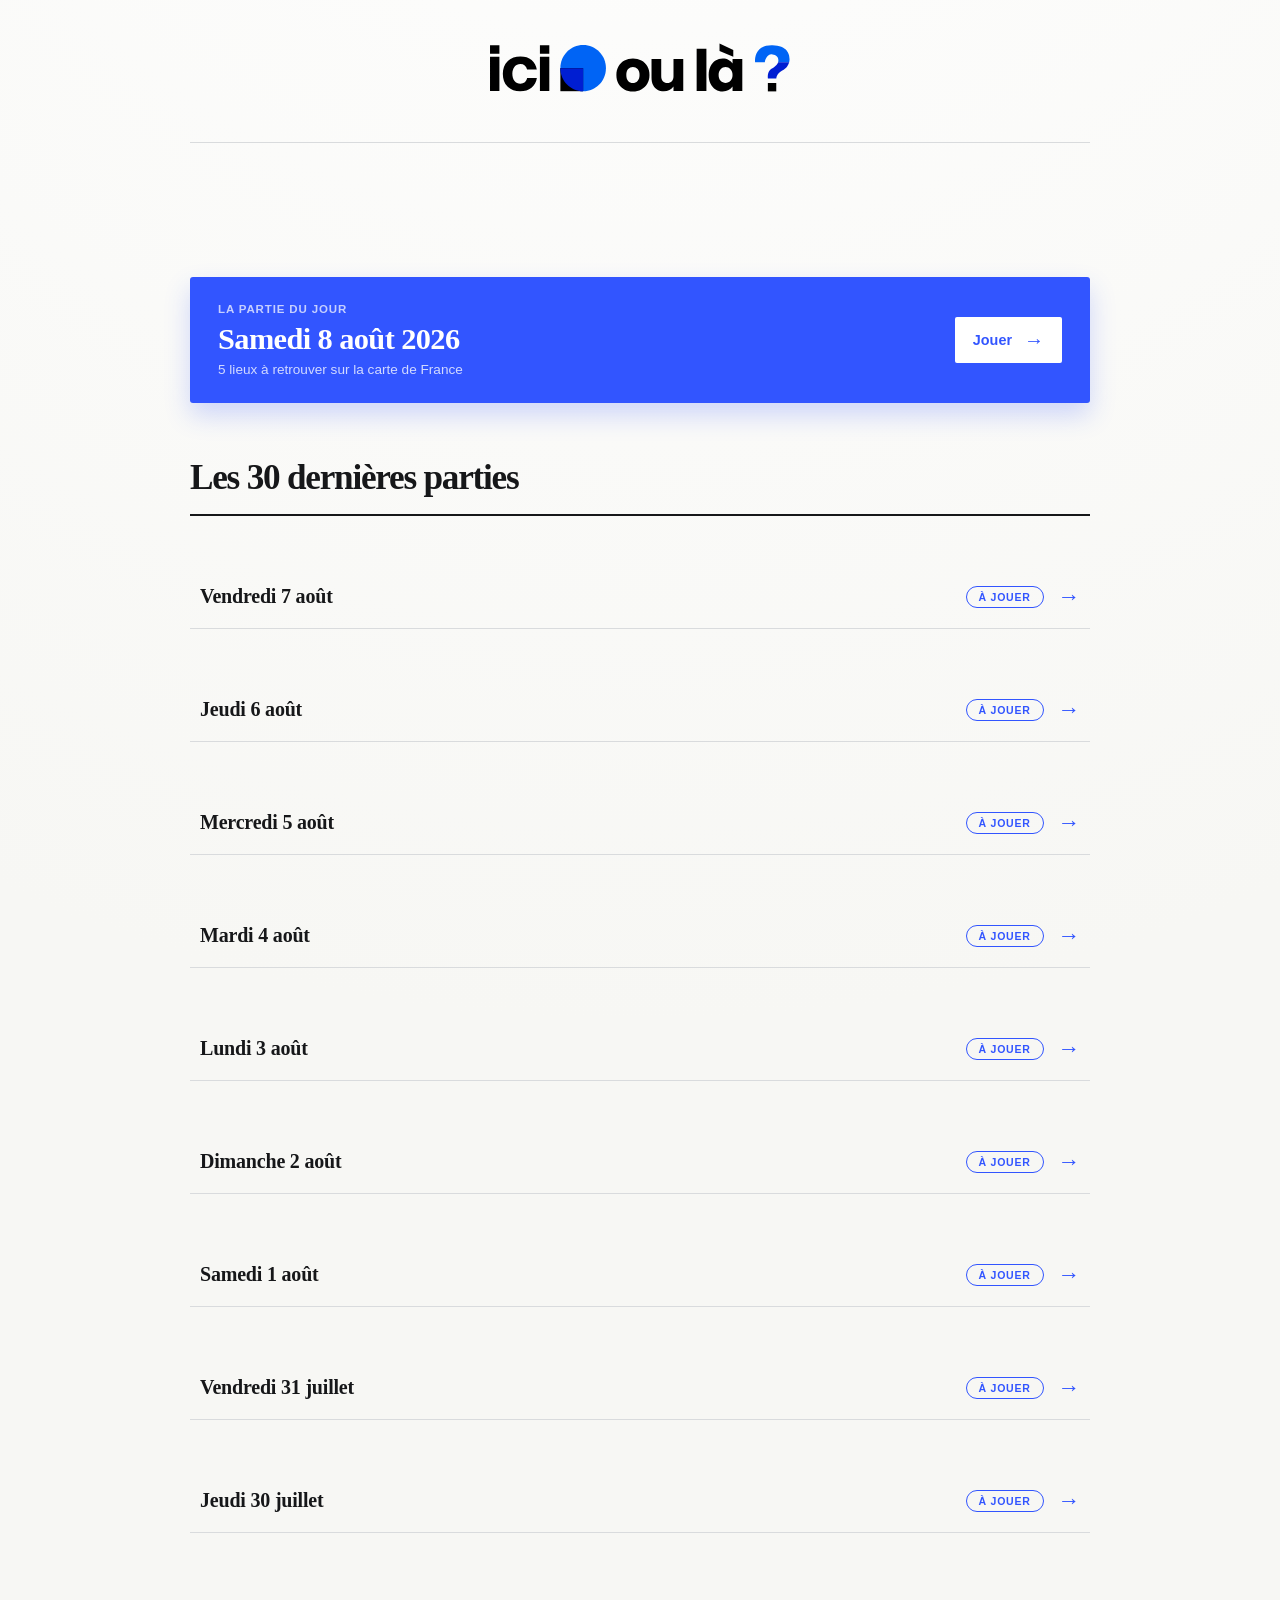
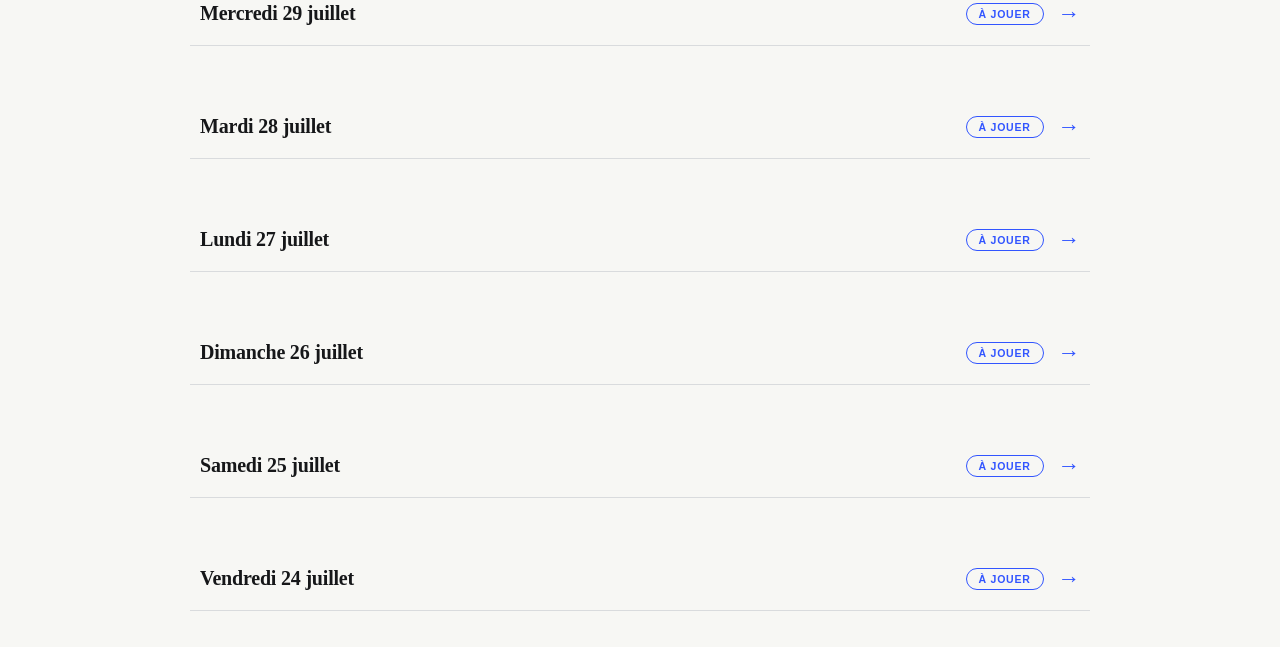
==== commit 3fefa212: "Partie du jour : 08/08/2026" ====
--- a/archives.html
+++ b/archives.html
@@ -18,10 +18,10 @@
 
     <main class="archives">
 
-      <a class="today-card" href="daily.html" aria-label="Jouer la partie du jour du Vendredi 7 août">
+      <a class="today-card" href="daily.html" aria-label="Jouer la partie du jour du Samedi 8 août">
         <div>
           <p class="eyebrow">La partie du jour</p>
-          <p class="today-card-title">Vendredi 7 août 2026</p>
+          <p class="today-card-title">Samedi 8 août 2026</p>
           <p class="today-card-meta">5 lieux à retrouver sur la carte de France</p>
         </div>
         <span class="today-card-cta">Jouer<span aria-hidden="true">→</span></span>
@@ -30,6 +30,16 @@
         <h1 id="archives-list-title">Les 30 dernières parties</h1>
 
         <ol class="games">
+
+          <li class="game">
+            <a class="game-link" href="daily.html?date=2026-08-07" aria-label="Rejouer la partie du Vendredi 7 août">
+              <span class="game-date">Vendredi 7 août</span>
+              <span class="game-right">
+                <span class="game-badge" data-date="2026-08-07">À jouer</span>
+                <span class="game-go" aria-hidden="true">→</span>
+              </span>
+            </a>
+          </li>
 
           <li class="game">
             <a class="game-link" href="daily.html?date=2026-08-06" aria-label="Rejouer la partie du Jeudi 6 août">
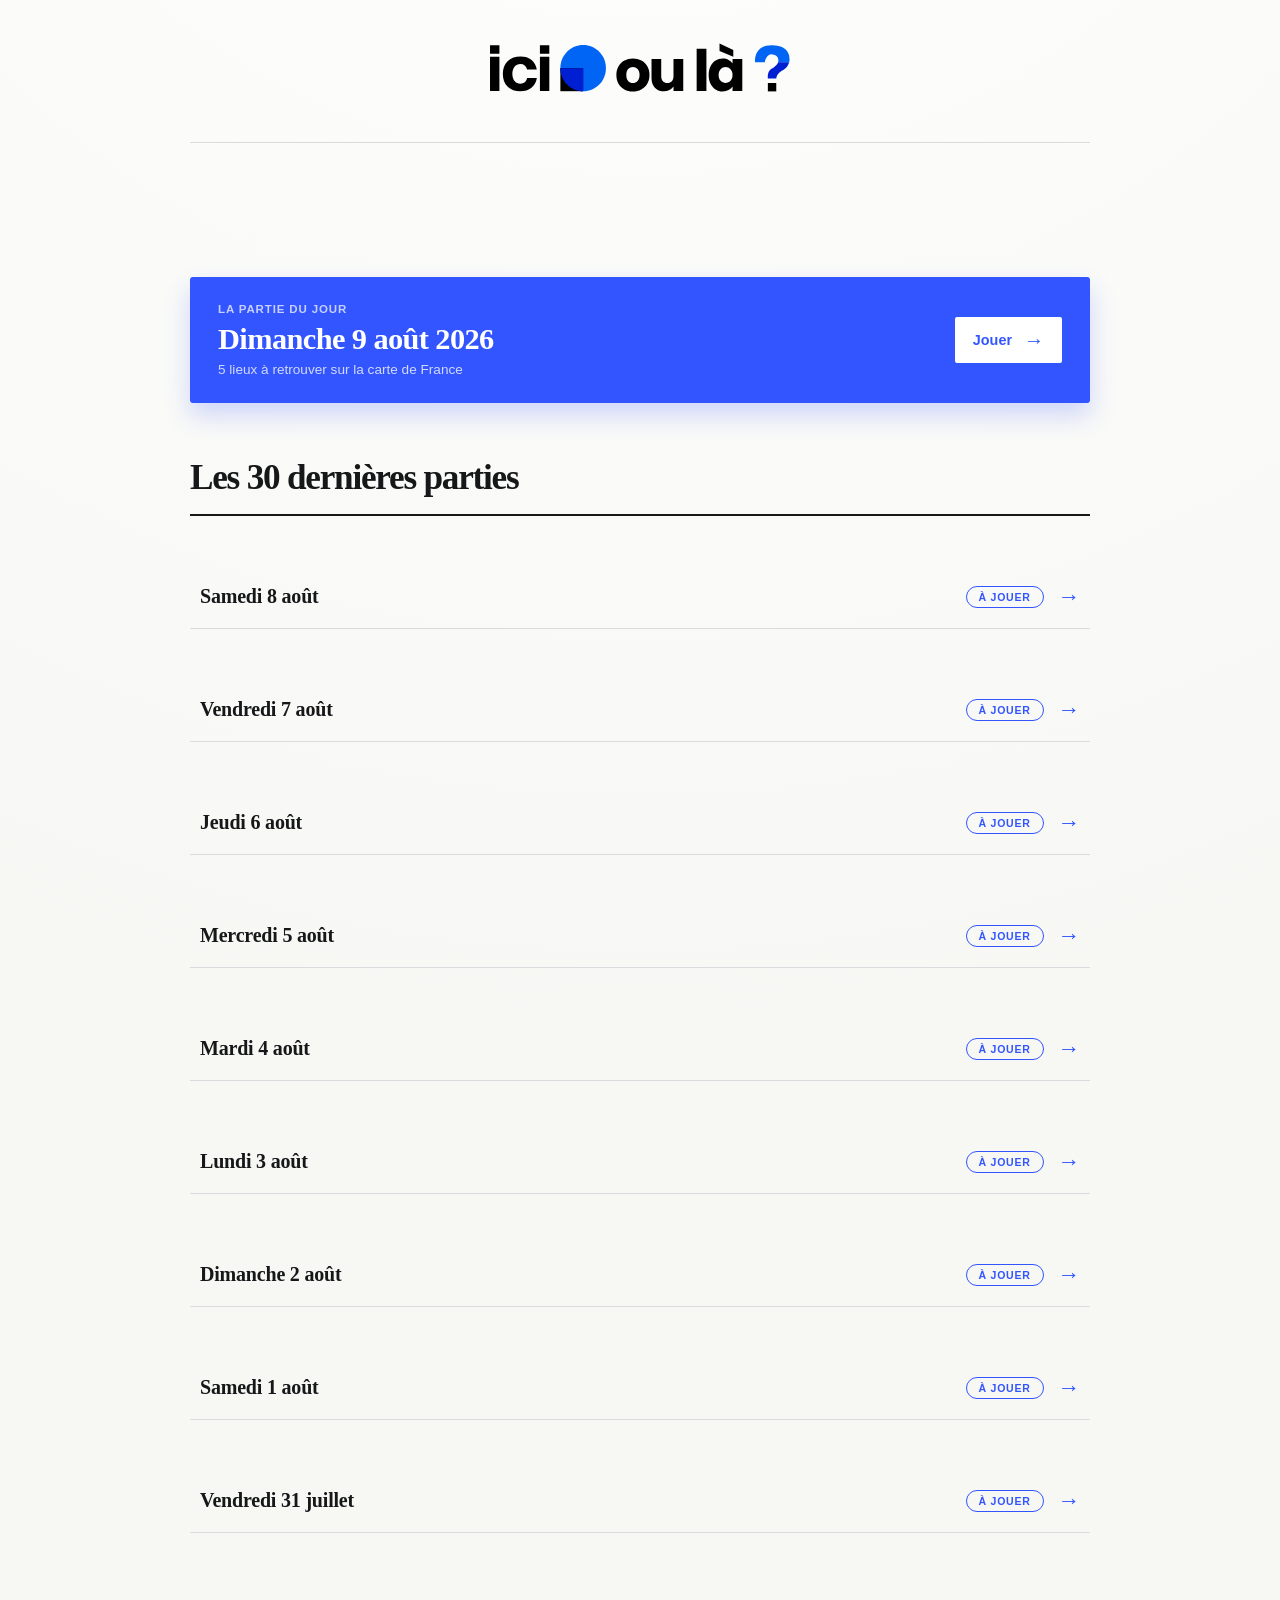
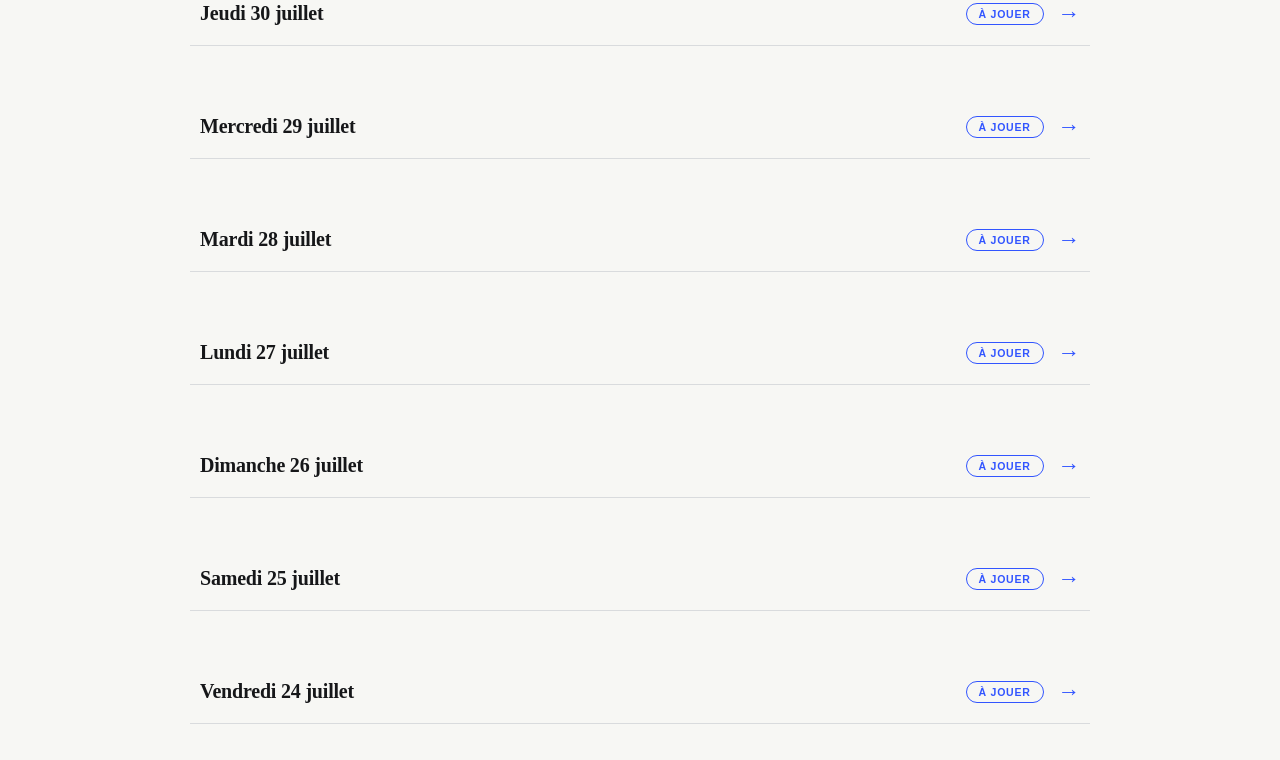
==== commit 8fa21d8f: "Partie du jour : 09/08/2026" ====
--- a/archives.html
+++ b/archives.html
@@ -18,10 +18,10 @@
 
     <main class="archives">
 
-      <a class="today-card" href="daily.html" aria-label="Jouer la partie du jour du Samedi 8 août">
+      <a class="today-card" href="daily.html" aria-label="Jouer la partie du jour du Dimanche 9 août">
         <div>
           <p class="eyebrow">La partie du jour</p>
-          <p class="today-card-title">Samedi 8 août 2026</p>
+          <p class="today-card-title">Dimanche 9 août 2026</p>
           <p class="today-card-meta">5 lieux à retrouver sur la carte de France</p>
         </div>
         <span class="today-card-cta">Jouer<span aria-hidden="true">→</span></span>
@@ -30,6 +30,16 @@
         <h1 id="archives-list-title">Les 30 dernières parties</h1>
 
         <ol class="games">
+
+          <li class="game">
+            <a class="game-link" href="daily.html?date=2026-08-08" aria-label="Rejouer la partie du Samedi 8 août">
+              <span class="game-date">Samedi 8 août</span>
+              <span class="game-right">
+                <span class="game-badge" data-date="2026-08-08">À jouer</span>
+                <span class="game-go" aria-hidden="true">→</span>
+              </span>
+            </a>
+          </li>
 
           <li class="game">
             <a class="game-link" href="daily.html?date=2026-08-07" aria-label="Rejouer la partie du Vendredi 7 août">
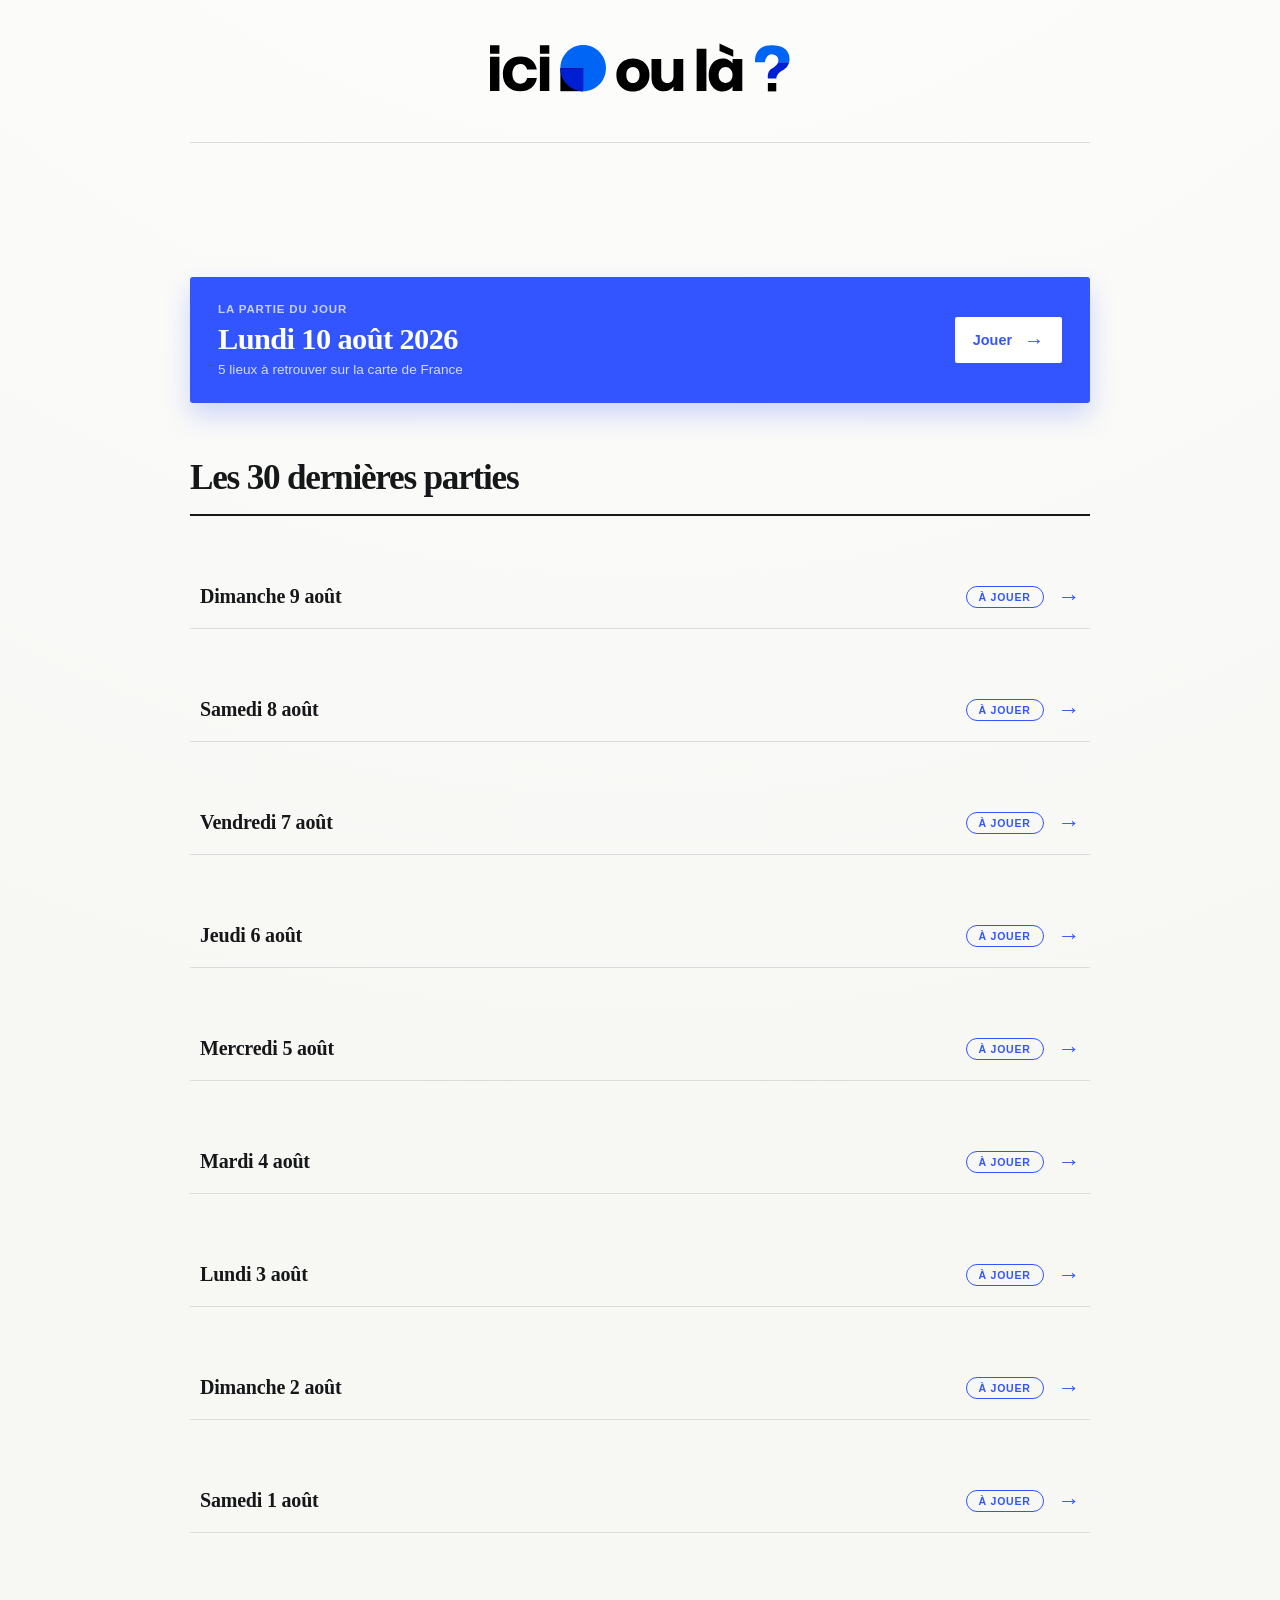
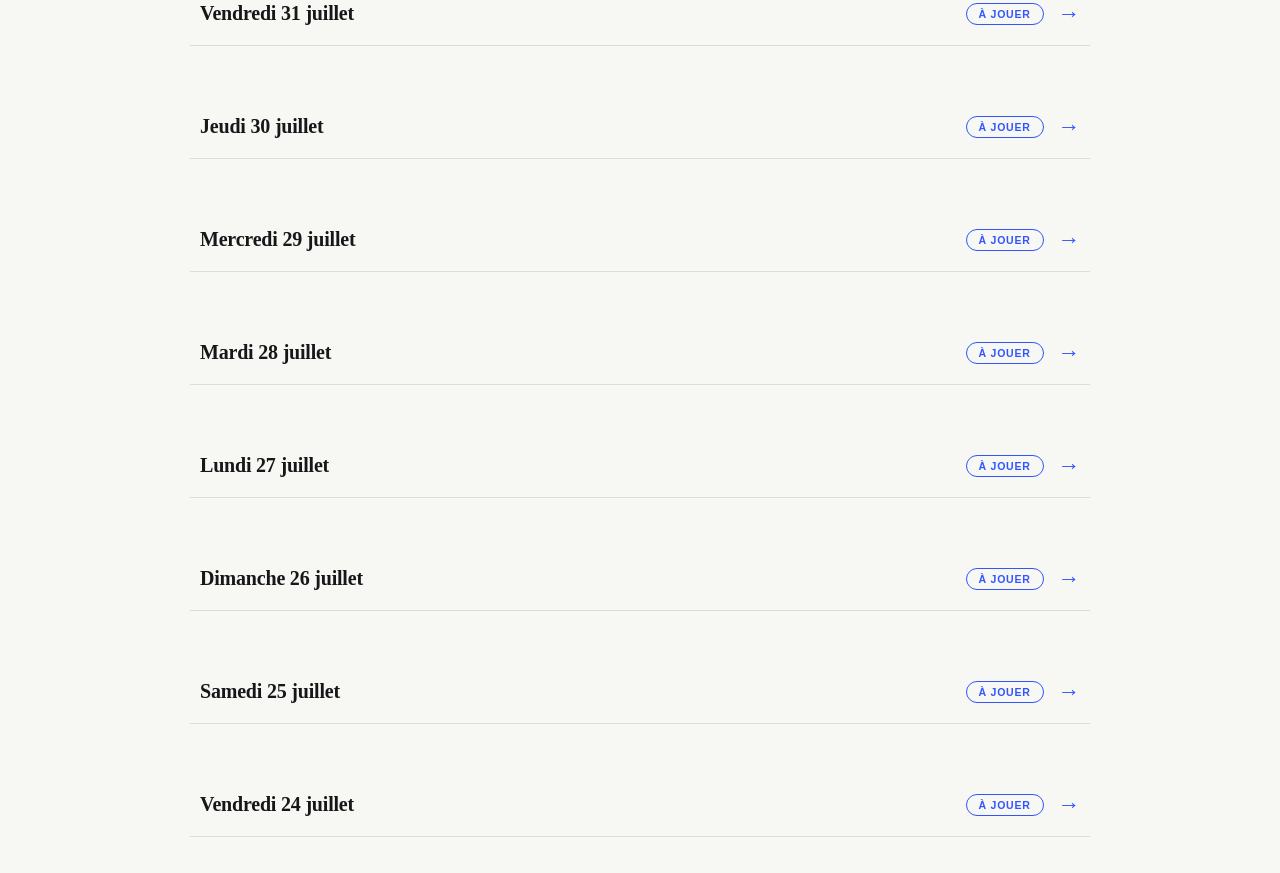
==== commit 172a0f11: "Partie du jour : 10/08/2026" ====
--- a/archives.html
+++ b/archives.html
@@ -18,10 +18,10 @@
 
     <main class="archives">
 
-      <a class="today-card" href="daily.html" aria-label="Jouer la partie du jour du Dimanche 9 août">
+      <a class="today-card" href="daily.html" aria-label="Jouer la partie du jour du Lundi 10 août">
         <div>
           <p class="eyebrow">La partie du jour</p>
-          <p class="today-card-title">Dimanche 9 août 2026</p>
+          <p class="today-card-title">Lundi 10 août 2026</p>
           <p class="today-card-meta">5 lieux à retrouver sur la carte de France</p>
         </div>
         <span class="today-card-cta">Jouer<span aria-hidden="true">→</span></span>
@@ -30,6 +30,16 @@
         <h1 id="archives-list-title">Les 30 dernières parties</h1>
 
         <ol class="games">
+
+          <li class="game">
+            <a class="game-link" href="daily.html?date=2026-08-09" aria-label="Rejouer la partie du Dimanche 9 août">
+              <span class="game-date">Dimanche 9 août</span>
+              <span class="game-right">
+                <span class="game-badge" data-date="2026-08-09">À jouer</span>
+                <span class="game-go" aria-hidden="true">→</span>
+              </span>
+            </a>
+          </li>
 
           <li class="game">
             <a class="game-link" href="daily.html?date=2026-08-08" aria-label="Rejouer la partie du Samedi 8 août">
